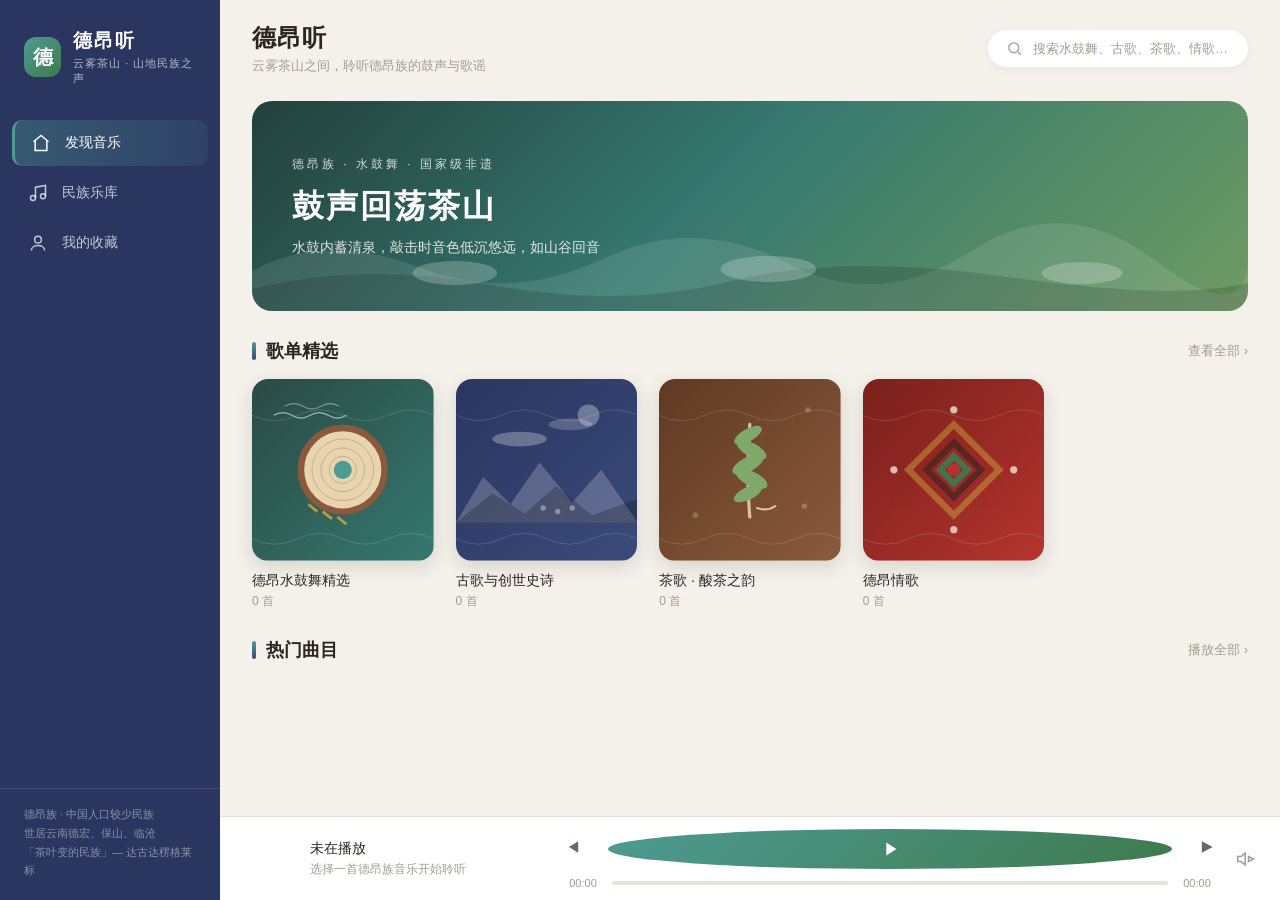
==== webui/templates/guyun-chashan.html @ c0cad73c "feat: 鼓韵茶山德昂族桌面播放器 + 德昂族库扩充 - 新增鼓韵茶山独立 exe 入口(guyun_chashan.py)与打包 spec/图标/安装脚本 - 新增德昂族播放器前端(guyun-c" ====
<!DOCTYPE html>
<html lang="zh-CN">
<head>
<meta charset="UTF-8">
<meta name="viewport" content="width=device-width, initial-scale=1.0">
<title>鼓韵茶山 · 德昂族民族音乐</title>
<style>
  :root{
    --water:#4E9B93;         /* 水青 */
    --water-deep:#35786F;
    --water-pale:#E3F0EE;
    --indigo:#3A4A7A;        /* 靛蓝 */
    --indigo-deep:#2A3660;
    --indigo-pale:#E8EBF4;
    --wood:#8B5A3C;          /* 鼓木棕 */
    --wood-deep:#6B452C;
    --wood-pale:#F0E6D9;
    --vine-red:#B5342E;      /* 藤篾红 */
    --vine-green:#3E7A4E;    /* 藤篾绿 */
    --vine-yellow:#C9A13B;   /* 藤篾黄 */
    --vine-black:#2B2420;    /* 藤篾黑 */
    --silver:#F5F2EC;        /* 银白 */
    --silver-line:#E5E0D5;
    --bg:#F4F1EA;
    --card:#FFFFFF;
    --text:#2B2420;
    --text-2:#6E675E;
    --text-3:#A49C91;
  }
  *{box-sizing:border-box;margin:0;padding:0;-webkit-tap-highlight-color:transparent;}
  body{
    font-family:-apple-system,BlinkMacSystemFont,"PingFang SC","Microsoft YaHei","Segoe UI",sans-serif;
    background:var(--bg);
    color:var(--text);
    min-height:100vh;
  }
  ::-webkit-scrollbar{width:10px;height:10px;}
  ::-webkit-scrollbar-thumb{background:#D6CFC2;border-radius:5px;}
  ::-webkit-scrollbar-track{background:transparent;}

  .app{display:flex;min-height:100vh;}

  /* ===== 左侧导航 ===== */
  .sidebar{
    width:220px;flex-shrink:0;
    background:var(--indigo-deep);
    color:#fff;
    display:flex;flex-direction:column;
    position:sticky;top:0;height:100vh;
    padding:28px 0 20px;
  }
  .logo{display:flex;align-items:center;gap:12px;padding:0 24px;margin-bottom:34px;}
  .logo .mark{
    width:40px;height:40px;border-radius:12px;
    background:linear-gradient(135deg,var(--water),var(--vine-green));
    display:flex;align-items:center;justify-content:center;
    font-size:20px;font-weight:700;color:#fff;
  }
  .logo .lt{font-size:19px;font-weight:700;letter-spacing:2px;}
  .logo .ls{font-size:11px;opacity:.65;margin-top:2px;letter-spacing:1px;}
  .nav{flex:1;display:flex;flex-direction:column;gap:4px;padding:0 12px;}
  .nav a{
    display:flex;align-items:center;gap:14px;
    padding:13px 16px;border-radius:10px;
    color:rgba(255,255,255,.72);text-decoration:none;
    font-size:14px;cursor:pointer;transition:.2s;
  }
  .nav a svg{width:20px;height:20px;}
  .nav a:hover{background:rgba(255,255,255,.08);color:#fff;}
  .nav a.active{
    background:linear-gradient(90deg,rgba(78,155,147,.35),rgba(78,155,147,.12));
    color:#fff;font-weight:500;
    border-left:3px solid var(--water);
  }
  .side-foot{
    padding:16px 24px 0;border-top:1px solid rgba(255,255,255,.12);
    font-size:11px;color:rgba(255,255,255,.45);line-height:1.7;
  }

  /* ===== 主内容 ===== */
  .main{flex:1;min-width:0;display:flex;flex-direction:column;}
  .main-scroll{flex:1;overflow-y:auto;padding:0 0 110px;}
  .container{max-width:1080px;margin:0 auto;padding:0 32px;}
  .topbar{
    display:flex;align-items:center;justify-content:space-between;
    padding:22px 32px 6px;max-width:1080px;margin:0 auto;
  }
  .topbar .greet{font-size:24px;font-weight:700;letter-spacing:1px;}
  .topbar .sub{font-size:13px;color:var(--text-3);margin-top:3px;}
  .search{
    display:flex;align-items:center;gap:10px;
    background:var(--card);border-radius:22px;padding:10px 18px;
    min-width:260px;box-shadow:0 2px 8px rgba(43,36,32,.05);
  }
  .search svg{width:17px;height:17px;color:var(--text-3);}
  .search input{border:none;outline:none;background:transparent;font-size:13px;flex:1;color:var(--text);}
  .search input::placeholder{color:var(--text-3);}

  /* ===== 茶山 Banner ===== */
  .banner{
    position:relative;overflow:hidden;
    margin:20px 32px 0;max-width:1016px;
    border-radius:20px;height:210px;
    background:linear-gradient(135deg,#23403B 0%,#35786F 45%,#6E9B62 100%);
    color:#fff;padding:34px 40px;
    display:flex;flex-direction:column;justify-content:center;
  }
  .banner .b-kicker{font-size:12px;letter-spacing:3px;opacity:.8;margin-bottom:12px;}
  .banner .b-title{font-size:32px;font-weight:700;letter-spacing:2px;}
  .banner .b-sub{font-size:14px;opacity:.85;margin-top:10px;}
  .tea-hills{position:absolute;right:0;bottom:0;left:0;height:110px;}
  .tea-hills svg{width:100%;height:100%;display:block;}

  .sec-head{display:flex;align-items:center;justify-content:space-between;margin:28px 0 16px;}
  .sec-head .t{font-size:18px;font-weight:700;display:flex;align-items:center;gap:10px;}
  .sec-head .t .bar{width:4px;height:18px;border-radius:2px;background:linear-gradient(var(--water),var(--indigo));}
  .sec-head .more{font-size:13px;color:var(--text-3);cursor:pointer;}

  /* ===== 歌单网格 ===== */
  .pl-grid{display:grid;grid-template-columns:repeat(auto-fill,minmax(180px,1fr));gap:22px;}
  .pl-card{cursor:pointer;transition:.25s;}
  .pl-card:hover{transform:translateY(-3px);}
  .pl-cover{
    width:100%;aspect-ratio:1;border-radius:16px;position:relative;overflow:hidden;
    box-shadow:0 6px 18px rgba(43,36,32,.14);
  }
  .pl-cover svg{position:absolute;inset:0;width:100%;height:100%;display:block;}
  .pl-card .pl-name{font-size:14px;font-weight:500;margin-top:10px;line-height:1.4;}
  .pl-card .pl-count{font-size:12px;color:var(--text-3);margin-top:3px;}
  .pl-play{
    position:absolute;right:10px;bottom:10px;width:38px;height:38px;border-radius:50%;
    background:rgba(255,255,255,.92);display:flex;align-items:center;justify-content:center;
    box-shadow:0 3px 10px rgba(0,0,0,.25);opacity:0;transition:.2s;z-index:3;
  }
  .pl-card:hover .pl-play{opacity:1;}
  .pl-play svg{width:18px;height:18px;color:var(--water-deep);position:static;}

  /* ===== 歌曲表格 ===== */
  .song-table{background:var(--card);border-radius:16px;overflow:hidden;box-shadow:0 2px 12px rgba(43,36,32,.05);}
  .song-row{
    display:flex;align-items:center;gap:14px;padding:13px 20px;
    cursor:pointer;transition:.15s;
    border-bottom:1px solid var(--silver-line);
  }
  .song-row:last-child{border-bottom:none;}
  .song-row:hover{background:var(--water-pale);}
  .song-row.playing .sn{color:var(--water-deep);font-weight:700;}
  .song-row .idx{width:30px;text-align:center;font-size:14px;color:var(--text-3);flex-shrink:0;}
  .song-row .idx.hot{color:var(--vine-red);font-weight:700;}
  .song-row .sr-cover{
    width:44px;height:44px;border-radius:10px;flex-shrink:0;
    background:linear-gradient(135deg,var(--wood-pale),var(--wood));
    display:flex;align-items:center;justify-content:center;
  }
  .song-row .sr-cover svg{width:18px;height:18px;color:var(--wood-deep);}
  .song-info{flex:1;min-width:0;}
  .song-info .sn{font-size:14px;font-weight:500;white-space:nowrap;overflow:hidden;text-overflow:ellipsis;}
  .song-info .sr{font-size:12px;color:var(--text-3);margin-top:2px;white-space:nowrap;overflow:hidden;text-overflow:ellipsis;}
  .song-row .src-tag{font-size:11px;padding:3px 10px;border-radius:10px;flex-shrink:0;background:var(--silver);color:var(--text-2);}
  .song-row .src-tag.wx{background:var(--water-pale);color:var(--water-deep);}
  .song-row .src-tag.bili{background:var(--indigo-pale);color:var(--indigo);}
  .song-row .dur{font-size:13px;color:var(--text-3);flex-shrink:0;width:46px;text-align:right;}

  /* ===== 底部播放栏 ===== */
  .player-bar{
    position:fixed;left:220px;right:0;bottom:0;height:84px;
    background:var(--card);border-top:1px solid var(--silver-line);
    display:flex;align-items:center;gap:20px;padding:0 24px;
    z-index:100;
  }
  @media (max-width:768px){.player-bar{left:0;}}
  .pb-left{display:flex;align-items:center;gap:14px;width:300px;min-width:0;cursor:pointer;}
  .pb-cover{width:52px;height:52px;border-radius:12px;flex-shrink:0;position:relative;overflow:hidden;}
  .pb-cover svg{position:absolute;inset:0;width:100%;height:100%;}
  .pb-left .pb-name{font-size:14px;font-weight:500;white-space:nowrap;overflow:hidden;text-overflow:ellipsis;}
  .pb-left .pb-singer{font-size:12px;color:var(--text-3);margin-top:3px;}
  .pb-center{flex:1;min-width:0;}
  .pb-btns{display:flex;align-items:center;justify-content:center;gap:24px;margin-bottom:8px;}
  .pb-btn{cursor:pointer;color:var(--text-2);}
  .pb-btn svg{width:20px;height:20px;}
  .pb-btn.main{
    width:40px;height:40px;border-radius:50%;
    background:linear-gradient(135deg,var(--water),var(--vine-green));
    display:flex;align-items:center;justify-content:center;color:#fff;
  }
  .pb-btn.main svg{width:22px;height:22px;}
  .pb-progress{display:flex;align-items:center;gap:10px;}
  .pb-progress .time{font-size:11px;color:var(--text-3);width:38px;text-align:center;}
  .pb-track{flex:1;height:4px;background:#E8E2D8;border-radius:2px;position:relative;cursor:pointer;}
  .pb-track .fill{height:100%;width:0%;background:var(--water);border-radius:2px;position:relative;}
  .pb-right{display:flex;align-items:center;gap:16px;color:var(--text-3);}
  .pb-right svg{width:20px;height:20px;cursor:pointer;}

  /* ===== 播放页覆盖层 ===== */
  .player-overlay{
    position:fixed;inset:0;z-index:200;
    background:linear-gradient(180deg,var(--indigo-deep) 0%,#31505C 34%,var(--bg) 34.1%);
    display:none;overflow-y:auto;
  }
  .player-overlay.show{display:block;}
  .player-overlay .po-inner{max-width:860px;margin:0 auto;padding:24px 32px 40px;}
  .po-top{display:flex;align-items:center;justify-content:space-between;color:#fff;}
  .po-top .po-back{
    width:40px;height:40px;border-radius:50%;background:rgba(255,255,255,.14);
    display:flex;align-items:center;justify-content:center;cursor:pointer;
  }
  .po-top .po-back svg{width:22px;height:22px;}
  .po-top .po-center{text-align:center;}
  .po-top .po-center .l1{font-size:12px;opacity:.75;}
  .po-top .po-center .l2{font-size:17px;font-weight:700;margin-top:2px;}

  /* ===== 鼓面唱片（牛皮鼓面 · 旋转） ===== */
  .drum-stage{
    display:flex;align-items:center;justify-content:center;
    margin:34px 0 10px;position:relative;min-height:360px;
  }
  .disc-wrap{position:relative;width:320px;height:320px;z-index:2;}
  .disc{
    position:absolute;inset:0;border-radius:50%;
    animation:spin 26s linear infinite;
    animation-play-state:paused;
    filter:drop-shadow(0 18px 34px rgba(0,0,0,.45));
  }
  .disc-wrap.spinning .disc{animation-play-state:running;}
  @keyframes spin{to{transform:rotate(360deg);}}
  .disc svg{width:100%;height:100%;display:block;}
  /* 鼓心水波（不随盘转） */
  .disc-core{
    position:absolute;inset:0;margin:auto;width:88px;height:88px;border-radius:50%;
    background:radial-gradient(circle at 40% 35%,#DFF2EF,var(--water) 70%,var(--water-deep));
    box-shadow:inset 0 0 0 3px rgba(255,255,255,.5), 0 0 18px rgba(78,155,147,.5);
    display:flex;align-items:center;justify-content:center;z-index:3;
  }
  .disc-core .wave{position:absolute;inset:0;border-radius:50%;border:1.5px solid rgba(255,255,255,.75);animation:wd-rip 3s ease-out infinite;}
  .disc-core .wave.w2{animation-delay:1.5s;}
  @keyframes wd-rip{0%{transform:scale(.45);opacity:.9;}100%{transform:scale(2.3);opacity:0;}}
  .disc-core svg{width:30px;height:30px;color:rgba(255,255,255,.9);position:static;}
  /* 阶段水波（盘外） */
  .stage-ripple{
    position:absolute;inset:0;margin:auto;width:0;height:0;border-radius:50%;
    border:2px solid rgba(78,155,147,.35);z-index:1;
    animation:rip 3.6s ease-out infinite;
  }
  .stage-ripple.r2{animation-delay:1.8s;}
  @keyframes rip{0%{width:0;height:0;opacity:.8;}100%{width:520px;height:520px;opacity:0;}}

  /* 歌曲信息 */
  .po-song{text-align:center;color:#fff;padding:0 30px;}
  .po-song .p-name{font-size:24px;font-weight:700;letter-spacing:1px;}
  .po-song .p-singer{font-size:13px;color:rgba(255,255,255,.7);margin-top:8px;}
  .po-tags{display:flex;gap:10px;justify-content:center;margin-top:14px;flex-wrap:wrap;}
  .po-tag{
    font-size:12px;padding:5px 14px;border-radius:16px;
    background:rgba(255,255,255,.14);color:rgba(255,255,255,.9);
    border:1px solid rgba(255,255,255,.22);
  }

  .progress-wrap{padding:0 40px;margin-top:22px;}
  .progress-bar{width:100%;height:4px;border-radius:2px;background:rgba(255,255,255,.25);position:relative;cursor:pointer;}
  .progress-bar .fill{height:100%;width:0%;border-radius:2px;background:var(--water);position:relative;}
  .progress-bar .dot{position:absolute;right:-7px;top:50%;transform:translateY(-50%);width:14px;height:14px;border-radius:50%;background:#fff;}
  .progress-time{display:flex;justify-content:space-between;margin-top:8px;font-size:11px;color:rgba(255,255,255,.6);}

  .po-controls{display:flex;align-items:center;justify-content:center;gap:40px;margin-top:18px;}
  .pc{color:#fff;cursor:pointer;}
  .pc svg{width:26px;height:26px;}
  .pc.main{width:66px;height:66px;border-radius:50%;background:rgba(255,255,255,.16);border:2px solid rgba(255,255,255,.5);display:flex;align-items:center;justify-content:center;}
  .pc.main svg{width:32px;height:32px;}

  .po-lyric{background:var(--card);border-radius:20px;margin-top:20px;padding:26px 32px;}
  .po-lyric .l-head{display:flex;justify-content:space-between;font-size:12px;color:var(--text-3);margin-bottom:14px;}
  .lyric-line{font-size:15px;line-height:2.1;color:var(--text-2);text-align:center;}
  .lyric-line.on{color:var(--vine-red);font-weight:700;font-size:16px;}

  .hide{display:none !important;}
  @media (max-width:768px){
    .sidebar{display:none;}
    .player-bar{left:0;}
    .topbar{padding:18px 20px 6px;}
    .container{padding:0 20px;}
    .banner{margin:16px 20px 0;height:170px;}
    .banner .b-title{font-size:24px;}
    .disc-wrap{width:250px;height:250px;}
  }
</style>
</head>
<body>
<div class="app">

  <!-- ===== 侧边导航 ===== -->
  <aside class="sidebar">
    <div class="logo">
      <div class="mark">德</div>
      <div>
        <div class="lt">德昂听</div>
        <div class="ls">云雾茶山 · 山地民族之声</div>
      </div>
    </div>
    <nav class="nav">
      <a class="active" data-view="discover">
        <svg viewBox="0 0 24 24" fill="none" stroke="currentColor" stroke-width="1.8"><path d="M3 10.5L12 3l9 7.5"/><path d="M5 9.5V21h14V9.5"/></svg>
        发现音乐
      </a>
      <a data-view="lib">
        <svg viewBox="0 0 24 24" fill="none" stroke="currentColor" stroke-width="1.8"><path d="M9 18V5l12-2v13"/><circle cx="6" cy="18" r="3"/><circle cx="18" cy="16" r="3"/></svg>
        民族乐库
      </a>
      <a data-view="mine">
        <svg viewBox="0 0 24 24" fill="none" stroke="currentColor" stroke-width="1.8"><circle cx="12" cy="8" r="4"/><path d="M4 21c0-4 4-6 8-6s8 2 8 6"/></svg>
        我的收藏
      </a>
    </nav>
    <div class="side-foot">
      德昂族 · 中国人口较少民族<br>
      世居云南德宏、保山、临沧<br>
      「茶叶变的民族」— 达古达楞格莱标
    </div>
  </aside>

  <!-- ===== 主内容 ===== -->
  <div class="main">
    <div class="main-scroll">

      <!-- 发现页 -->
      <section id="sec-discover">
        <div class="topbar">
          <div>
            <div class="greet">德昂听</div>
            <div class="sub">云雾茶山之间，聆听德昂族的鼓声与歌谣</div>
          </div>
          <div class="search">
            <svg viewBox="0 0 24 24" fill="none" stroke="currentColor" stroke-width="1.8"><circle cx="11" cy="11" r="7"/><path d="M21 21l-4-4"/></svg>
            <input placeholder="搜索水鼓舞、古歌、茶歌、情歌…">
          </div>
        </div>

        <div class="banner">
          <div class="b-kicker">德昂族 · 水鼓舞 · 国家级非遗</div>
          <div class="b-title">鼓声回荡茶山</div>
          <div class="b-sub">水鼓内蓄清泉，敲击时音色低沉悠远，如山谷回音</div>
          <div class="tea-hills">
            <svg viewBox="0 0 1080 110" preserveAspectRatio="none">
              <path d="M0 110 L0 70 Q80 30 180 66 T380 58 T580 62 T780 50 T980 60 T1080 54 L1080 110 Z" fill="rgba(255,255,255,0.10)"/>
              <path d="M0 110 L0 88 Q120 60 260 84 T520 80 T820 76 T1080 82 L1080 110 Z" fill="rgba(0,0,0,0.14)"/>
              <g fill="rgba(255,255,255,0.22)">
                <ellipse cx="220" cy="72" rx="46" ry="12"/><ellipse cx="560" cy="68" rx="52" ry="13"/><ellipse cx="900" cy="72" rx="44" ry="11"/>
              </g>
            </svg>
          </div>
        </div>

        <div class="container">
          <div class="sec-head">
            <div class="t"><span class="bar"></span>歌单精选</div>
            <span class="more">查看全部 ›</span>
          </div>
          <div class="pl-grid" id="plGrid"></div>

          <div class="sec-head">
            <div class="t"><span class="bar"></span>热门曲目</div>
            <span class="more">播放全部 ›</span>
          </div>
          <div class="song-table" id="hotTable"></div>
        </div>
      </section>

      <!-- 乐库页 -->
      <section id="sec-lib" class="hide">
        <div class="topbar">
          <div>
            <div class="greet">民族乐库</div>
            <div class="sub">德昂族音乐分类归档 · 共 78 首</div>
          </div>
        </div>
        <div class="container">
          <div class="song-table" id="libTable"></div>
        </div>
      </section>

      <!-- 我的页 -->
      <section id="sec-mine" class="hide">
        <div class="topbar">
          <div><div class="greet">我的收藏</div></div>
        </div>
        <div class="container">
          <div class="song-table" id="mineTable"></div>
        </div>
      </section>

    </div>
  </div>

  <!-- ===== 底部播放栏 ===== -->
  <div class="player-bar" id="playerBar">
    <div class="pb-left" onclick="openPlayer()">
      <div class="pb-cover" id="pbCover"></div>
      <div>
        <div class="pb-name" id="pbName">未在播放</div>
        <div class="pb-singer" id="pbSinger">选择一首德昂族音乐开始聆听</div>
      </div>
    </div>
    <div class="pb-center">
      <div class="pb-btns">
        <span class="pb-btn" onclick="prevSong()"><svg viewBox="0 0 24 24" fill="currentColor"><path d="M17 5l-11 7 11 7z"/></svg></span>
        <span class="pb-btn main" onclick="togglePlay()"><svg id="pbPlayIco" viewBox="0 0 24 24" fill="currentColor"><path d="M8 5l11 7-11 7z"/></svg></span>
        <span class="pb-btn" onclick="nextSong()"><svg viewBox="0 0 24 24" fill="currentColor"><path d="M7 5l13 7-13 7z"/></svg></span>
      </div>
      <div class="pb-progress">
        <span class="time" id="pbCur">00:00</span>
        <div class="pb-track"><div class="fill" id="pbFill"></div></div>
        <span class="time" id="pbDur">00:00</span>
      </div>
    </div>
    <div class="pb-right">
      <svg viewBox="0 0 24 24" fill="none" stroke="currentColor" stroke-width="1.8"><path d="M11 5L6 9H2v6h4l5 4zM15 9l6 3-6 3z"/></svg>
    </div>
  </div>

  <!-- ===== 播放页覆盖层 ===== -->
  <div class="player-overlay" id="playerOverlay">
    <div class="po-inner">
      <div class="po-top">
        <div class="po-back" onclick="closePlayer()">
          <svg viewBox="0 0 24 24" fill="none" stroke="currentColor" stroke-width="2"><path d="M19 12H5M12 19l-7-7 7-7"/></svg>
        </div>
        <div class="po-center">
          <div class="l1" id="poFrom">德昂族音乐</div>
          <div class="l2" id="poPlName">—</div>
        </div>
        <div style="width:40px;"></div>
      </div>

      <div class="drum-stage">
        <div class="stage-ripple"></div>
        <div class="stage-ripple r2"></div>
        <div class="disc-wrap" id="discWrap">
          <div class="disc">
            <!-- 牛皮鼓面唱片：外圈藤篾编织环 + 鼓皮纹理 + 鼓钉 -->
            <svg viewBox="0 0 320 320">
              <defs>
                <radialGradient id="hideG" cx="42%" cy="38%" r="75%">
                  <stop offset="0%" stop-color="#F2E5C9"/>
                  <stop offset="55%" stop-color="#DCC298"/>
                  <stop offset="85%" stop-color="#BE9A6B"/>
                  <stop offset="100%" stop-color="#9C7B50"/>
                </radialGradient>
              </defs>
              <!-- 鼓框外环（木） -->
              <circle cx="160" cy="160" r="158" fill="#5A3B24"/>
              <circle cx="160" cy="160" r="150" fill="#7A5233"/>
              <!-- 藤篾编织环（红黑绿黄四色，两道） -->
              <g id="vineRing1"></g>
              <g id="vineRing2"></g>
              <!-- 鼓钉一圈 -->
              <g id="nails"></g>
              <!-- 牛皮鼓面 -->
              <circle cx="160" cy="160" r="118" fill="url(#hideG)"/>
              <!-- 鼓皮放射纹理 -->
              <g stroke="rgba(122,82,51,.28)" stroke-width="1" id="grain"></g>
              <!-- 同心细环 -->
              <circle cx="160" cy="160" r="96" fill="none" stroke="rgba(122,82,51,.35)" stroke-width="1.5"/>
              <circle cx="160" cy="160" r="70" fill="none" stroke="rgba(122,82,51,.3)" stroke-width="1"/>
              <!-- 水纹暗刻 -->
              <g fill="none" stroke="rgba(78,155,147,.30)" stroke-width="2" id="waves"></g>
            </svg>
          </div>
          <div class="disc-core">
            <div class="wave"></div><div class="wave w2"></div>
            <svg viewBox="0 0 24 24" fill="currentColor"><path d="M12 3v10.55A4 4 0 1 0 14 17V7h4V3h-6z"/></svg>
          </div>
        </div>
      </div>

      <div class="po-song">
        <div class="p-name" id="poName">未在播放</div>
        <div class="p-singer" id="poSinger">选择一首德昂族音乐</div>
        <div class="po-tags" id="poTags"></div>
      </div>

      <div class="progress-wrap">
        <div class="progress-bar"><div class="fill" id="poFill"></div></div>
        <div class="progress-time"><span id="poCur">00:00</span><span id="poDur">00:00</span></div>
      </div>

      <div class="po-controls">
        <span class="pc" onclick="prevSong()"><svg viewBox="0 0 24 24" fill="currentColor"><path d="M17 5l-11 7 11 7z"/></svg></span>
        <span class="pc main" onclick="togglePlay()"><svg id="poPlayIco" viewBox="0 0 24 24" fill="currentColor"><path d="M8 5l11 7-11 7z"/></svg></span>
        <span class="pc" onclick="nextSong()"><svg viewBox="0 0 24 24" fill="currentColor"><path d="M7 5l13 7-13 7z"/></svg></span>
      </div>

      <div class="po-lyric">
        <div class="l-head"><span>歌词 · 德昂语 / 汉译</span><span id="lToggle" onclick="toggleLyric()" style="cursor:pointer;">收起</span></div>
        <div id="lyricBox">
          <div class="lyric-line">水波荡起，鼓声回荡茶山</div>
          <div class="lyric-line on">祖先的茶歌飘过云雾的村庄</div>
          <div class="lyric-line">藤篾腰箍缠绕着千年的守望</div>
        </div>
      </div>
    </div>
  </div>

</div>

<script>
  /* ================= 数据（真实后端接口） ================= */
  let SONGS = [];          // 从 /api/playlist 拉取的 78 首真实曲目
  let SID = null;          // 会话 sid（播放/封面/歌词都靠它）
  let LOADED = false;

  // 歌名 → 歌种标签（德昂族歌种归类，用于播放页标签）
  function songTag(name){
    const n = name||'';
    if(/水鼓|泼水|浇花|摆干朵/.test(n)) return '水鼓舞 · 民俗';
    if(/古歌|史诗|达古|达楞|传说|格来标/.test(n)) return '古歌 · 创世史诗';
    if(/茶|酸茶/.test(n)) return '茶歌';
    if(/情歌|舍不得|爱你|啊然|若买/.test(n)) return '情歌';
    if(/山歌|格山调/.test(n)) return '山歌';
    if(/合唱|器乐|民歌/.test(n)) return '民歌 · 合唱';
    return '德昂族音乐';
  }
  function songSrc(song){
    const s = (song.source||'').toLowerCase();
    if(s.includes('weixin')) return 'wx';
    if(s.includes('bilibili')) return 'bili';
    if(s.includes('kuwo')) return 'kuwo';
    if(s.includes('kugou')) return 'kugou';
    return 'other';
  }
  function srcLabel(song){
    const s = (song.source_cn||song.source||'');
    if(/微信/.test(s)) return '微信';
    if(/哔哩|B站|bilibili/i.test(s)) return 'B站';
    if(/酷我/.test(s)) return '酷我';
    if(/酷狗/.test(s)) return '酷狗';
    return '音源';
  }
  function fmtDur(sec){
    sec = Math.floor(sec||0);
    const m = Math.floor(sec/60), s = sec%60;
    return (m<10?'0':'')+m+':'+(s<10?'0':'')+s;
  }

  /* 歌单：按歌种/关键词从真实曲目里动态筛选，配四种封面母题 */
  const PLAYLISTS = [
    {name:"德昂水鼓舞精选", motif:"drum",   c1:"#2A4A44", c2:"#35786F",
     match:/水鼓|泼水|浇花|摆干朵/},
    {name:"古歌与创世史诗", motif:"mountain", c1:"#2A3660", c2:"#3A4A7A",
     match:/古歌|史诗|达古|达楞|传说|格来标/},
    {name:"茶歌 · 酸茶之韵", motif:"tea",   c1:"#5E3A22", c2:"#8B5A3C",
     match:/茶|酸茶/},
    {name:"德昂情歌",       motif:"weave", c1:"#7A201C", c2:"#B5342E",
     match:/情歌|舍不得|爱你|啊然|若买/},
  ];

  /* ================= 歌单封面（四种民族纹样 SVG） ================= */
  function plCoverSVG(p){
    const uid = 'g'+Math.random().toString(36).slice(2,8);
    let motif = '';
    if(p.motif==='drum'){
      /* 水鼓：鼓面 + 藤篾环 + 水波 */
      motif = `
        <circle cx="100" cy="104" r="46" fill="rgba(0,0,0,.18)"/>
        <circle cx="100" cy="100" r="46" fill="#E8D5B0"/>
        <circle cx="100" cy="100" r="46" fill="none" stroke="#8B5A3C" stroke-width="7"/>
        <g stroke="rgba(139,90,60,.35)" stroke-width="1">
          <circle cx="100" cy="100" r="34" fill="none"/><circle cx="100" cy="100" r="24" fill="none"/><circle cx="100" cy="100" r="15" fill="none"/>
        </g>
        <circle cx="100" cy="100" r="10" fill="#4E9B93"/>
        <g fill="none" stroke="rgba(255,255,255,.55)" stroke-width="1.4">
          <path d="M24 40 q10 -6 20 0 t20 0 t20 0 t20 0"/>
          <path d="M36 30 q10 -6 20 0 t20 0 t20 0" opacity=".6"/>
        </g>
        <g stroke="#C9A13B" stroke-width="3" fill="none" opacity=".9">
          <path d="M62 138 l10 8 M78 146 l10 8 M94 152 l10 8"/>
        </g>`;
    } else if(p.motif==='mountain'){
      /* 茶山与云雾 */
      motif = `
        <path d="M0 158 L30 108 L60 138 L92 92 L128 136 L160 100 L200 158 Z" fill="rgba(255,255,255,.20)"/>
        <path d="M0 158 L40 126 L76 148 L110 118 L150 150 L200 132 L200 158 Z" fill="rgba(0,0,0,.22)"/>
        <ellipse cx="70" cy="66" rx="30" ry="8" fill="rgba(255,255,255,.28)"/>
        <ellipse cx="126" cy="50" rx="24" ry="6.5" fill="rgba(255,255,255,.20)"/>
        <g fill="rgba(255,255,255,.35)">
          <circle cx="96" cy="142" r="3"/><circle cx="112" cy="146" r="3"/><circle cx="128" cy="142" r="3"/>
        </g>
        <circle cx="146" cy="40" r="12" fill="rgba(255,255,255,.30)"/>`;
    } else if(p.motif==='tea'){
      /* 茶叶枝 */
      motif = `
        <g transform="translate(100,96)">
          <path d="M0 56 Q-4 10 0 -46" fill="none" stroke="#DCC298" stroke-width="3.5" stroke-linecap="round"/>
          <g fill="#7FA86B">
            <ellipse cx="-2" cy="-34" rx="17" ry="7" transform="rotate(-30 -2 -34)"/>
            <ellipse cx="2" cy="-18" rx="18" ry="7.5" transform="rotate(28 2 -18)"/>
            <ellipse cx="-2" cy="-2" rx="19" ry="8" transform="rotate(-28 -2 -2)"/>
            <ellipse cx="2" cy="14" rx="19" ry="8" transform="rotate(26 2 14)"/>
            <ellipse cx="-2" cy="30" rx="17" ry="7" transform="rotate(-26 -2 30)"/>
          </g>
          <path d="M8 46 q12 4 20 -2" fill="none" stroke="#DCC298" stroke-width="2.4" stroke-linecap="round"/>
        </g>
        <g fill="rgba(255,255,255,.22)">
          <circle cx="40" cy="150" r="3"/><circle cx="160" cy="140" r="3"/><circle cx="164" cy="34" r="3"/>
        </g>`;
    } else {
      /* 藤篾编织：菱形几何 */
      motif = `
        <g opacity=".92">
          <g stroke-width="7" stroke-linecap="round" fill="none">
            <path d="M50 100 L100 50 L150 100 L100 150 Z" stroke="#C9A13B" opacity=".55"/>
            <path d="M70 100 L100 70 L130 100 L100 130 Z" stroke="#2B2420" opacity=".6"/>
            <path d="M85 100 L100 85 L115 100 L100 115 Z" stroke="#3E7A4E"/>
          </g>
          <circle cx="100" cy="100" r="7" fill="#B5342E"/>
          <g fill="#F0E6D9" opacity=".85">
            <circle cx="100" cy="34" r="4"/><circle cx="100" cy="166" r="4"/>
            <circle cx="34" cy="100" r="4"/><circle cx="166" cy="100" r="4"/>
          </g>
        </g>`;
    }
    return `
    <svg viewBox="0 0 200 200" preserveAspectRatio="xMidYMid slice">
      <defs>
        <linearGradient id="${uid}" x1="0" y1="0" x2="1" y2="1">
          <stop offset="0%" stop-color="${p.c1}"/><stop offset="100%" stop-color="${p.c2}"/>
        </linearGradient>
      </defs>
      <rect width="200" height="200" fill="url(#${uid})"/>
      <g opacity=".16" fill="none" stroke="#fff" stroke-width="1">
        <path d="M0 40 q25 12 50 0 t50 0 t50 0 t50 0"/>
        <path d="M0 176 q25 12 50 0 t50 0 t50 0 t50 0"/>
      </g>
      ${motif}
    </svg>`;
  }

  /* ================= 鼓面唱片 SVG 生成 ================= */
  function buildDiscSVG(){
    // 藤篾编织环：两圈四色段
    const cols = ['#B5342E','#2B2420','#3E7A4E','#C9A13B'];
    let r1='', r2='';
    const seg = 26;
    for(let i=0;i<seg;i++){
      const a0=(i/seg)*Math.PI*2, a1=((i+0.86)/seg)*Math.PI*2;
      const c=cols[i%4];
      r1+=`<path d="M ${160+141*Math.cos(a0)} ${160+141*Math.sin(a0)} A 141 141 0 0 1 ${160+141*Math.cos(a1)} ${160+141*Math.sin(a1)}" stroke="${c}" stroke-width="9" fill="none" stroke-linecap="round"/>`;
      r2+=`<path d="M ${160+128*Math.cos(a0+0.12)} ${160+128*Math.sin(a0+0.12)} A 128 128 0 0 1 ${160+128*Math.cos(a1+0.12)} ${160+128*Math.sin(a1+0.12)}" stroke="${cols[(i+2)%4]}" stroke-width="5" fill="none" stroke-linecap="round" opacity=".85"/>`;
    }
    document.getElementById('vineRing1').innerHTML=r1;
    document.getElementById('vineRing2').innerHTML=r2;
    // 鼓钉
    let nails='';
    for(let i=0;i<36;i++){
      const a=(i/36)*Math.PI*2;
      nails+=`<circle cx="${160+135.5*Math.cos(a)}" cy="${160+135.5*Math.sin(a)}" r="2.6" fill="#E8D5B0" opacity=".8"/>`;
    }
    document.getElementById('nails').innerHTML=nails;
    // 鼓皮放射纹理
    let grain='';
    for(let i=0;i<48;i++){
      const a=(i/48)*Math.PI*2;
      grain+=`<line x1="${160+22*Math.cos(a)}" y1="${160+22*Math.sin(a)}" x2="${160+114*Math.cos(a)}" y2="${160+114*Math.sin(a)}"/>`;
    }
    document.getElementById('grain').innerHTML=grain;
    // 鼓面水纹暗刻
    let wv='';
    for(let k=0;k<3;k++){
      const rr=104-k*14;
      let d='';
      for(let x=-rr;x<=rr;x+=6){
        const y=Math.sqrt(Math.max(0,rr*rr-x*x));
        d+=(d?' L':'M')+(160+x)+' '+(160+y*0.32);
      }
      for(let x=rr;x>=-rr;x-=6){
        const y=Math.sqrt(Math.max(0,rr*rr-x*x));
        d+=' L'+(160+x)+' '+(160-y*0.32);
      }
      wv+=`<path d="${d}Z"/>`;
    }
    document.getElementById('waves').innerHTML=wv;
  }

  /* ================= 渲染 ================= */
  function plSongs(p){
    // 按关键词从真实曲目里筛，筛不到就回退「全部」
    const hit = SONGS.filter(s => p.match.test(s.song_name || ''));
    return hit.length ? hit : SONGS.slice();
  }
  function renderPlaylists(){
    document.getElementById('plGrid').innerHTML = PLAYLISTS.map((p,pi)=>{
      const cnt = plSongs(p).length;
      return `
      <div class="pl-card" onclick="playPlaylist(${pi})">
        <div class="pl-cover">${plCoverSVG(p)}
          <div class="pl-play"><svg viewBox="0 0 24 24" fill="currentColor"><path d="M8 5l11 7-11 7z"/></svg></div>
        </div>
        <div class="pl-name">${p.name}</div>
        <div class="pl-count">${cnt} 首</div>
      </div>`;
    }).join('');
  }

  let queue = [];        // 当前队列（真实 SONGS 对象引用）
  let curIdx = -1;       // 队列内位置
  let curFrom = '德昂族音乐';
  let curPl = null;

  function songRow(s,i,listName){
    const idx = i<3 ? `<span class="idx hot">${i+1}</span>` : `<span class="idx">${i+1}</span>`;
    const cover = `<div class="sr-cover"><svg viewBox="0 0 24 24" fill="none" stroke="currentColor" stroke-width="1.8"><path d="M9 18V5l12-2v13"/><circle cx="6" cy="18" r="3"/><circle cx="18" cy="16" r="3"/></svg></div>`;
    const sc = songSrc(s);
    const tag = sc==='wx' ? '<span class="src-tag wx">微信</span>'
              : sc==='bili' ? '<span class="src-tag bili">B站</span>'
              : `<span class="src-tag">${srcLabel(s)}</span>`;
    const on = (queue.length && curFrom===listName && queue[curIdx]===s) ? 'playing' : '';
    return `<div class="song-row ${on}" onclick="playFrom('${listName}',${i})">
      ${idx}${cover}
      <div class="song-info"><div class="sn">${s.song_name}</div><div class="sr">${s.singers||''}</div></div>
      ${tag}<span class="dur">${fmtDur(s.duration_s)}</span>
    </div>`;
  }

  function renderAll(){
    document.getElementById('hotTable').innerHTML = SONGS.slice(0,10).map((s,i)=>songRow(s,i,'热门曲目')).join('');
    document.getElementById('libTable').innerHTML = SONGS.map((s,i)=>songRow(s,i,'民族乐库')).join('');
    document.getElementById('mineTable').innerHTML = SONGS.slice(0,8).map((s,i)=>songRow(s,i,'我的收藏')).join('');
  }

  /* ================= 播放逻辑（真实 <audio> + /api/preview） ================= */
  const audio = new Audio();
  audio.preload = 'auto';

  function playPlaylist(pi){
    const p = PLAYLISTS[pi];
    queue = plSongs(p);
    curIdx = 0; curFrom = p.name; curPl = p;
    loadCur();
    openPlayer();
  }
  function playFrom(listName, i){
    const list = listName==='热门曲目' ? SONGS.slice(0,10)
          : listName==='民族乐库' ? SONGS
          : SONGS.slice(0,8);
    queue = list;
    curIdx = queue.indexOf(list[i]);
    curFrom = listName; curPl = null;
    loadCur();
    openPlayer();
  }
  function loadCur(){
    const s = queue[curIdx];
    if(!s) return;
    document.getElementById('pbName').textContent = s.song_name;
    document.getElementById('pbSinger').textContent = s.singers||'';
    document.getElementById('poName').textContent = s.song_name;
    document.getElementById('poSinger').textContent = (s.singers||'') + ' · 德昂族';
    document.getElementById('poFrom').textContent = '鼓韵茶山 · 德昂族';
    document.getElementById('poPlName').textContent = curFrom;
    const d = fmtDur(s.duration_s);
    document.getElementById('pbDur').textContent = d;
    document.getElementById('poDur').textContent = d;
    document.getElementById('pbCur').textContent='00:00';
    document.getElementById('poCur').textContent='00:00';
    document.getElementById('pbFill').style.width='0%';
    document.getElementById('poFill').style.width='0%';
    document.getElementById('poTags').innerHTML =
      `<span class="po-tag">${songTag(s.song_name)}</span><span class="po-tag">德昂族</span><span class="po-tag">${srcLabel(s)}音源</span>`;
    document.getElementById('pbCover').innerHTML = curPl ? plCoverSVG(curPl) : drumMiniSVG();
    // 真实取流播放
    audio.src = `/api/preview?sid=${encodeURIComponent(SID)}&id=${encodeURIComponent(s.id)}&n=${encodeURIComponent(s.song_name)}&s=${encodeURIComponent(s.singers||'')}&src=${encodeURIComponent(s.source||'')}`;
    audio.play().then(()=>{ playing=true; setPlayIcon(); }).catch(()=>{});
    renderAll();
  }
  function drumMiniSVG(){
    return `<svg viewBox="0 0 200 200"><rect width="200" height="200" rx="24" fill="#35786F"/><circle cx="100" cy="100" r="52" fill="#E8D5B0" stroke="#8B5A3C" stroke-width="9"/><circle cx="100" cy="100" r="12" fill="#4E9B93"/></svg>`;
  }
  function nextSong(){ if(!queue.length) return; curIdx=(curIdx+1)%queue.length; loadCur(); }
  function prevSong(){ if(!queue.length) return; curIdx=(curIdx-1+queue.length)%queue.length; loadCur(); }

  function openPlayer(){ document.getElementById('playerOverlay').classList.add('show'); }
  function closePlayer(){ document.getElementById('playerOverlay').classList.remove('show'); }

  let playing = false;
  function setPlayIcon(){
    const on = '<path d="M8 5l11 7-11 7z"/>';
    const off = '<path d="M7 5h3v14H7zM14 5h3v14h-3z"/>';
    document.getElementById('pbPlayIco').innerHTML = playing ? off : on;
    document.getElementById('poPlayIco').innerHTML = playing ? off : on;
    document.getElementById('discWrap').classList.toggle('spinning', playing);
  }
  function togglePlay(){
    if(!queue.length){ return; }
    if(audio.paused){ audio.play(); playing=true; }
    else{ audio.pause(); playing=false; }
    setPlayIcon();
  }
  // 进度条实时联动
  audio.addEventListener('timeupdate', ()=>{
    if(!audio.duration) return;
    const pct = (audio.currentTime/audio.duration)*100;
    document.getElementById('pbFill').style.width = pct+'%';
    document.getElementById('poFill').style.width = pct+'%';
    document.getElementById('pbCur').textContent = fmtDur(audio.currentTime);
    document.getElementById('poCur').textContent = fmtDur(audio.currentTime);
  });
  audio.addEventListener('ended', ()=>{ nextSong(); });
  audio.addEventListener('playing', ()=>{ playing=true; setPlayIcon(); });
  audio.addEventListener('pause', ()=>{ playing=false; setPlayIcon(); });
  audio.addEventListener('error', ()=>{
    // 直链失效：重试一次（后端续签后同 URL 应能 200）
    if(audio.src && !audio.dataset.retried){
      audio.dataset.retried = '1';
      const s = queue[curIdx];
      if(s) audio.src = `/api/preview?sid=${encodeURIComponent(SID)}&id=${encodeURIComponent(s.id)}&n=${encodeURIComponent(s.song_name)}&s=${encodeURIComponent(s.singers||'')}&src=${encodeURIComponent(s.source||'')}`;
      audio.play().catch(()=>{});
    }
  });
  function toggleLyric(){
    const b=document.getElementById('lyricBox'), t=document.getElementById('lToggle');
    if(b.style.display==='none'){b.style.display='block';t.textContent='收起';}
    else{b.style.display='none';t.textContent='展开';}
  }

  document.querySelectorAll('.nav a').forEach(a=>{
    a.addEventListener('click',()=>{
      document.querySelectorAll('.nav a').forEach(x=>x.classList.remove('active'));
      a.classList.add('active');
      document.getElementById('sec-discover').classList.toggle('hide', a.dataset.view!=='discover');
      document.getElementById('sec-lib').classList.toggle('hide', a.dataset.view!=='lib');
      document.getElementById('sec-mine').classList.toggle('hide', a.dataset.view!=='mine');
    });
  });

  /* ================= 启动：拉真实曲库 ================= */
  async function loadLibrary(){
    try{
      const r = await fetch('/api/playlist', {
        method:'POST',
        headers:{'Content-Type':'application/json'},
        body: JSON.stringify({platform:'ethnos', id:'e44'})
      });
      const d = await r.json();
      if(d && d.tracks && d.tracks.length){
        SONGS = d.tracks;
        SID = d.sid;
        // 更新乐库副标题
        const sub = document.querySelector('#sec-lib .sub');
        if(sub) sub.textContent = `德昂族音乐分类归档 · 共 ${SONGS.length} 首`;
        LOADED = true;
      }
    }catch(e){}
    buildDiscSVG();
    renderPlaylists();
    renderAll();
    setPlayIcon();
  }
  loadLibrary();
</script>
</body>
</html>
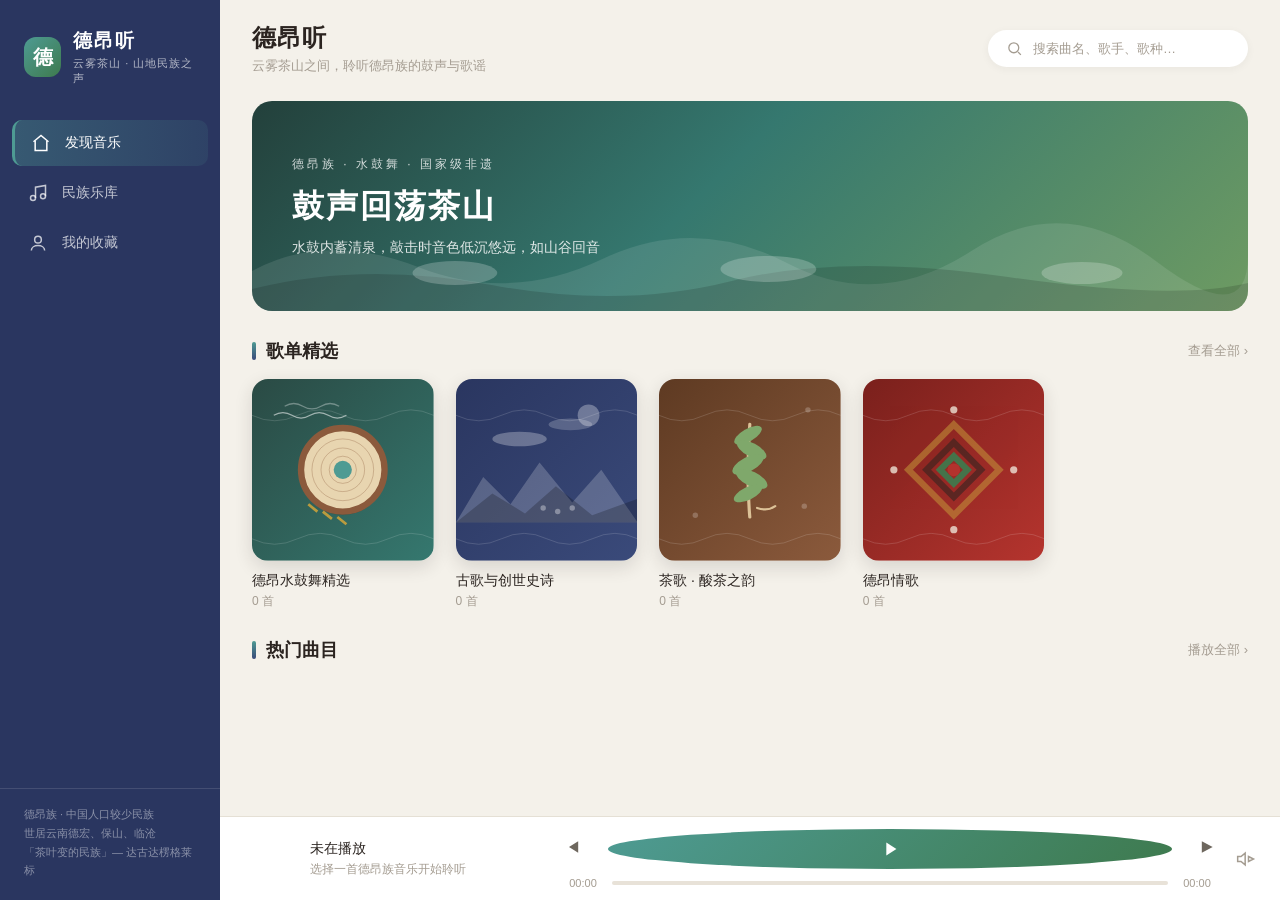
==== commit 18463218: "auto backup: 2026-10-14 22:16:18" ====
--- a/webui/templates/guyun-chashan.html
+++ b/webui/templates/guyun-chashan.html
@@ -137,6 +137,7 @@
 
   /* ===== 歌曲表格 ===== */
   .song-table{background:var(--card);border-radius:16px;overflow:hidden;box-shadow:0 2px 12px rgba(43,36,32,.05);}
+  .empty-hint{padding:44px 20px;text-align:center;color:var(--text-3);font-size:14px;}
   .song-row{
     display:flex;align-items:center;gap:14px;padding:13px 20px;
     cursor:pointer;transition:.15s;
@@ -330,7 +331,7 @@
           </div>
           <div class="search">
             <svg viewBox="0 0 24 24" fill="none" stroke="currentColor" stroke-width="1.8"><circle cx="11" cy="11" r="7"/><path d="M21 21l-4-4"/></svg>
-            <input placeholder="搜索水鼓舞、古歌、茶歌、情歌…">
+            <input id="searchInput" placeholder="搜索曲名、歌手、歌种…" autocomplete="off">
           </div>
         </div>
 
@@ -719,9 +720,21 @@
     </div>`;
   }
 
+  let searchQuery = '';
+  function filteredSongs(){
+    const q = searchQuery.trim().toLowerCase();
+    if(!q) return SONGS;
+    return SONGS.filter(s => {
+      const hay = ((s.song_name||'') + ' ' + (s.singers||'') + ' ' + songTag(s.song_name) + ' ' + srcLabel(s)).toLowerCase();
+      return hay.includes(q);
+    });
+  }
   function renderAll(){
     document.getElementById('hotTable').innerHTML = SONGS.slice(0,10).map((s,i)=>songRow(s,i,'热门曲目')).join('');
-    document.getElementById('libTable').innerHTML = SONGS.map((s,i)=>songRow(s,i,'民族乐库')).join('');
+    const fl = filteredSongs();
+    document.getElementById('libTable').innerHTML = fl.length
+      ? fl.map((s,i)=>songRow(s,i,'民族乐库')).join('')
+      : '<div class="empty-hint">未找到「'+searchQuery+'」相关曲目，换个关键词试试</div>';
     document.getElementById('mineTable').innerHTML = SONGS.slice(0,8).map((s,i)=>songRow(s,i,'我的收藏')).join('');
   }
 
@@ -830,6 +843,24 @@
     });
   });
 
+  /* ================= 搜索 ================= */
+  const searchInput = document.getElementById('searchInput');
+  if(searchInput){
+    searchInput.addEventListener('input', ()=>{
+      searchQuery = searchInput.value;
+      // 有搜索词时自动切到「民族乐库」页展示结果
+      if(searchQuery.trim()){
+        document.querySelectorAll('.nav a').forEach(x=>x.classList.remove('active'));
+        const libNav = document.querySelector('.nav a[data-view="lib"]');
+        if(libNav) libNav.classList.add('active');
+        document.getElementById('sec-discover').classList.add('hide');
+        document.getElementById('sec-lib').classList.remove('hide');
+        document.getElementById('sec-mine').classList.add('hide');
+      }
+      renderAll();
+    });
+  }
+
   /* ================= 启动：拉真实曲库 ================= */
   async function loadLibrary(){
     try{
